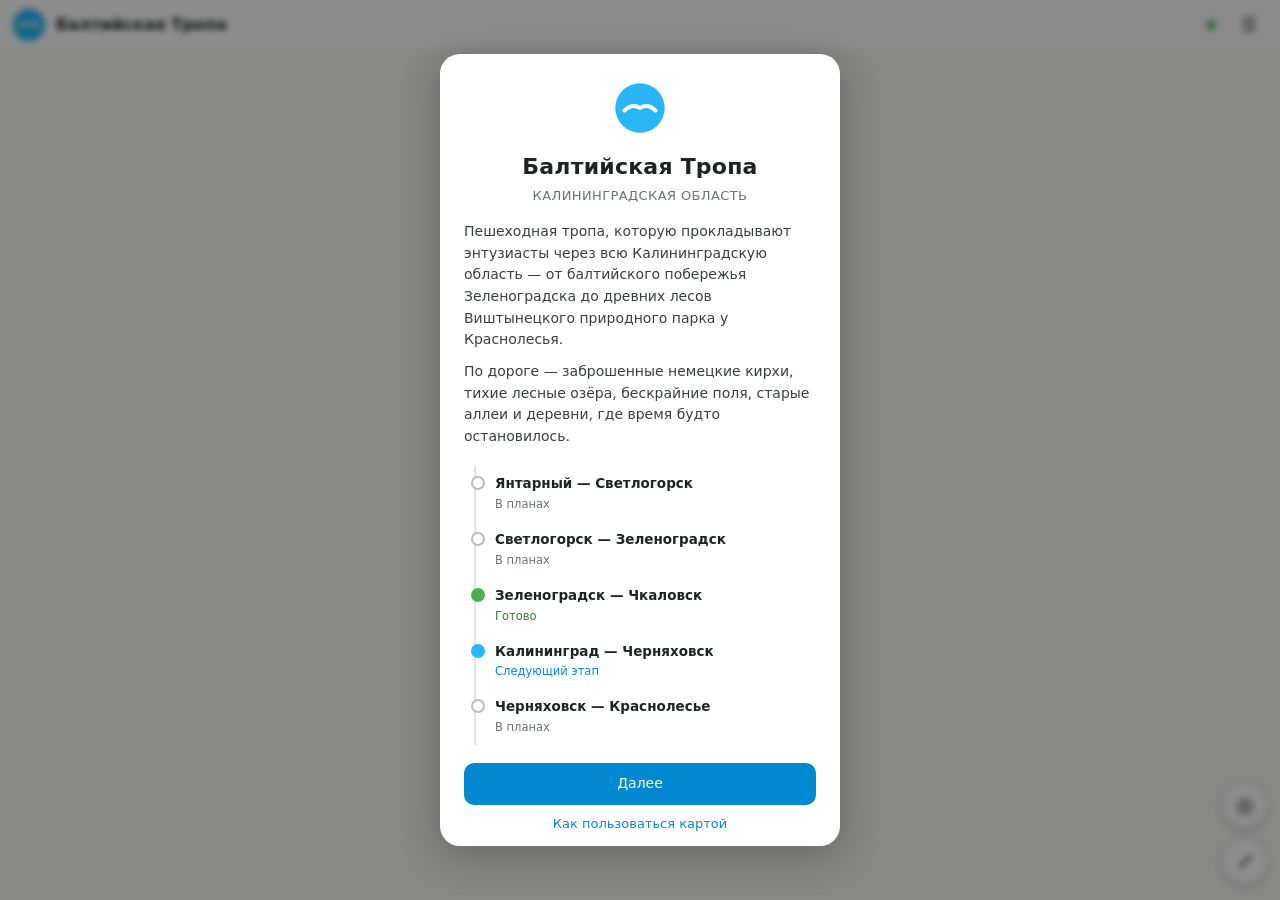
==== index.html @ 2976388f "Initial commit: Baltic Trail PWA - Map with trail track (Zelenogradsk to Chkalovsk) - 7 points of in" ====
<!DOCTYPE html>
<html lang="ru">
<head>
<meta charset="utf-8" />
<meta name="viewport" content="width=device-width, initial-scale=1, viewport-fit=cover, maximum-scale=5" />
<title>Балтийская Тропа — треккинг в Калининградской области</title>
<meta name="description" content="Пешеходный маршрут от Зеленоградска до Краснолесья через всю Калининградскую область. Карта, навигация, офлайн. Заброшенные кирхи, озёра, леса и поля." />
<meta name="keywords" content="треккинг Калининград, пешие походы Калининградская область, хайкинг Калининград, балтийская тропа, пешеходный маршрут Зеленоградск" />
<link rel="canonical" href="https://baltictrail.ru/" />
<meta property="og:title" content="Балтийская Тропа — треккинг в Калининградской области" />
<meta property="og:description" content="Пешеходный маршрут от побережья Балтики до древних лесов. Карта с навигацией, работает офлайн." />
<meta property="og:type" content="website" />
<meta property="og:url" content="https://baltictrail.ru/" />
<meta property="og:locale" content="ru_RU" />
<meta name="theme-color" content="#1b5e20" />
<link rel="manifest" href="manifest.webmanifest" />
<link rel="icon" href="icons/favicon-32.png" sizes="32x32" />
<link rel="apple-touch-icon" href="icons/apple-touch-icon.png" />
<meta name="apple-mobile-web-app-capable" content="yes" />
<meta name="apple-mobile-web-app-status-bar-style" content="black-translucent" />
<meta name="mobile-web-app-capable" content="yes" />
<link rel="stylesheet" href="vendor/leaflet/leaflet.css" />
<link rel="stylesheet" href="css/style.css" />
</head>
<body>
<div id="map" aria-label="Карта тропы"></div>

<!-- Top bar -->
<header id="topbar">
  <div class="logo-group">
    <svg class="logo-icon" viewBox="0 0 40 40" width="34" height="34" aria-hidden="true">
      <circle cx="20" cy="20" r="19" fill="#29b6f6"/>
      <path d="M8 22 Q14 16 20 20 Q26 16 32 22" fill="none" stroke="#fff" stroke-width="3" stroke-linecap="round" stroke-linejoin="round"/>
    </svg>
    <div class="title">
      <strong id="trailName">Балтийская Тропа</strong>
      <span id="trailStats" class="stats"></span>
    </div>
  </div>
  <div class="top-actions">
    <button id="btnInstall" class="chip" hidden>Установить</button>
    <span id="netStatus" class="chip net" title="Состояние сети"></span>
    <button id="btnMenu" class="chip" aria-label="Меню">☰</button>
  </div>
</header>

<!-- Floating map buttons -->
<div id="mapButtons">
  <button id="btnNav" class="mapbtn" title="Навигация по тропе" hidden>🧭</button>
  <button id="btnLocate" class="mapbtn" title="Моё местоположение">◎</button>
  <button id="btnFit" class="mapbtn" title="Показать всю тропу">⤢</button>
  <button id="btnAdd" class="mapbtn primary admin-only" title="Добавить точку">＋</button>
</div>

<!-- Navigation bar -->
<div id="navBar" hidden role="status">
  <div id="navArrow" aria-hidden="true"><svg viewBox="0 0 40 40"><path d="M20 3 L31 33 L20 26 L9 33 Z"/></svg></div>
  <div class="nav-text">
    <div id="navMain">Веду по тропе…</div>
    <div id="navSub" class="nav-sub">—</div>
  </div>
  <button id="navClose" aria-label="Выключить навигацию">✕</button>
</div>

<!-- Recording badge -->
<div id="recBadge" hidden>● Запись трека · <span id="recInfo">0.00 км</span> <button id="btnRecStop">Стоп</button></div>

<!-- Elevation profile -->
<div id="elevWrap" hidden>
  <button id="elevToggle" title="Свернуть/развернуть профиль">⌃</button>
  <svg id="elev" viewBox="0 0 1000 140" preserveAspectRatio="none" aria-label="Профиль высот"></svg>
  <div id="elevTip" hidden></div>
</div>

<!-- Side menu / panel -->
<div id="panelBackdrop" hidden></div>
<aside id="panel" hidden>
  <div class="panel-head">
    <strong>Балтийская Тропа</strong>
    <button id="panelClose" aria-label="Закрыть">✕</button>
  </div>

  <section>
    <h3>Слои карты</h3>
    <label class="row"><input type="radio" name="base" value="osm" checked> Обычная (OSM)</label>
    <label class="row"><input type="radio" name="base" value="topo"> Топографическая</label>
    <label class="row"><input type="checkbox" id="chkPoints" checked> Показывать точки</label>
    <label class="row"><input type="checkbox" id="chkTrack" checked> Показывать трек</label>
  </section>

  <section>
    <h3>Навигация по тропе</h3>
    <p class="hint">Стрелка ведёт по тропе, показывает «осталось / пройдено» и ближайшую точку, вибрирует и предупреждает, если вы отклонились от тропы.</p>
    <button id="btnNavStart" class="btn">🧭 Вести по тропе</button>
  </section>

  <section>
    <h3>Офлайн</h3>
    <p class="hint">Скачайте карту видимой области заранее — в лесу будет работать без интернета.</p>
    <button id="btnCacheArea" class="btn">⬇ Скачать карту этой области</button>
    <div id="cacheProgress" class="hint"></div>
    <button id="btnClearTiles" class="btn ghost">Очистить скачанные тайлы</button>
  </section>

  <section class="admin-only">
    <h3>Разметка тропы · админ</h3>
    <button id="btnRecStart" class="btn">● Записать трек по GPS</button>
    <p class="hint">Идите по тропе с телефоном — приложение запишет трек, потом сохраните его в файл.</p>
    <button id="btnImportGpx" class="btn ghost">Загрузить трек из файла (GPX)</button>
    <input type="file" id="fileGpx" accept=".gpx,application/gpx+xml" hidden>
  </section>

  <section>
    <h3>Точки интереса</h3>
    <div id="poiList" class="poi-list"></div>
    <div class="admin-only">
      <button id="btnExportGeo" class="btn">⬆ Сохранить точки (GeoJSON)</button>
      <button id="btnImportGeo" class="btn ghost">Загрузить точки из файла</button>
      <input type="file" id="fileGeo" accept=".geojson,.json,application/geo+json" hidden>
      <p class="hint">«Сохранить» скачивает файл <code>points.geojson</code> — положите его в папку <code>data/</code>, чтобы точки были у всех по умолчанию.</p>
    </div>
  </section>

  <section>
    <a href="/about" class="btn">🥾 О тропе</a>
    <a href="/help" class="btn">❓ Как пользоваться картой</a>
  </section>

  <section class="admin-only">
    <h3>Режим администратора</h3>
    <p class="hint small">Вы вошли как администратор в этом браузере — можно добавлять и редактировать точки и трек. Данные добавленных точек хранятся в этом браузере; регулярно сохраняйте их в файл.</p>
    <button id="btnAdminLogout" class="btn ghost">Выйти из режима администратора</button>
  </section>
</aside>

<!-- Add / edit point dialog -->
<div id="poiBackdrop" hidden></div>
<div id="poiDialog" hidden role="dialog" aria-modal="true">
  <h3 id="poiDlgTitle">Новая точка</h3>
  <label>Название
    <input type="text" id="poiName" maxlength="80" placeholder="Например: Смотровая на дюну">
  </label>
  <label>Категория
    <select id="poiCat"></select>
  </label>
  <label>Примечание
    <textarea id="poiDesc" rows="4" maxlength="2000" placeholder="Что тут интересного, на что обратить внимание…"></textarea>
  </label>
  <p class="hint" id="poiCoord"></p>
  <div class="dlg-actions">
    <button id="poiDelete" class="btn danger" hidden>Удалить</button>
    <span style="flex:1"></span>
    <button id="poiCancel" class="btn ghost">Отмена</button>
    <button id="poiSave" class="btn primary">Сохранить</button>
  </div>
</div>

<!-- Onboarding (multi-step) -->
<div id="welcomeBackdrop"></div>
<div id="welcomeCard">

  <!-- Step 1: Welcome -->
  <div class="ob-step" id="obStep1">
    <div class="welcome-header">
      <svg viewBox="0 0 40 40" width="52" height="52" aria-hidden="true">
        <circle cx="20" cy="20" r="19" fill="#29b6f6"/>
        <path d="M8 22 Q14 16 20 20 Q26 16 32 22" fill="none" stroke="#fff" stroke-width="3" stroke-linecap="round" stroke-linejoin="round"/>
      </svg>
      <h1>Балтийская Тропа</h1>
      <p class="welcome-sub">Калининградская область</p>
    </div>
    <p class="welcome-text">Пешеходная тропа, которую прокладывают энтузиасты через всю Калининградскую область — от балтийского побережья Зеленоградска до древних лесов Виштынецкого природного парка у Краснолесья.</p>
    <p class="welcome-text">По дороге — заброшенные немецкие кирхи, тихие лесные озёра, бескрайние поля, старые аллеи и деревни, где время будто остановилось.</p>
    <div class="welcome-stages">
      <div class="stage future"><span class="stage-marker"></span><div><strong>Янтарный — Светлогорск</strong><span class="stage-status">В планах</span></div></div>
      <div class="stage future"><span class="stage-marker"></span><div><strong>Светлогорск — Зеленоградск</strong><span class="stage-status">В планах</span></div></div>
      <div class="stage done"><span class="stage-marker"></span><div><strong>Зеленоградск — Чкаловск</strong><span class="stage-status">Готово</span></div></div>
      <div class="stage next"><span class="stage-marker"></span><div><strong>Калининград — Черняховск</strong><span class="stage-status">Следующий этап</span></div></div>
      <div class="stage future"><span class="stage-marker"></span><div><strong>Черняховск — Краснолесье</strong><span class="stage-status">В планах</span></div></div>
    </div>
    <button id="obNext1" class="btn primary">Далее</button>
    <a href="/help" class="welcome-help">Как пользоваться картой</a>
  </div>

  <!-- Step 2: Geolocation -->
  <div class="ob-step hidden" id="obStep2">
    <div class="ob-icon">📍</div>
    <h2 class="ob-title">Разрешите геолокацию</h2>
    <p class="welcome-text">Чтобы показать ваше местоположение на карте и вести по тропе, приложению нужен доступ к GPS.</p>
    <p class="welcome-text ob-hint">Нажмите «Разрешить» в запросе браузера. Без геолокации карта и трек будут работать, но навигация — нет.</p>
    <button id="obGeo" class="btn primary">Включить геолокацию</button>
    <button id="obSkipGeo" class="btn ghost">Пропустить</button>
    <p class="ob-denied hidden" id="obGeoDenied">Геолокация запрещена. Чтобы разрешить позже:<br><strong>iPhone:</strong> аА слева от адреса → Настройки сайта → Геопозиция<br><strong>Android:</strong> замок слева от адреса → Местоположение → Разрешить</p>
  </div>

  <!-- Step 3: Install -->
  <div class="ob-step hidden" id="obStep3">
    <div class="ob-icon">📲</div>
    <h2 class="ob-title">Установите приложение</h2>
    <p class="welcome-text">Балтийская Тропа работает как обычное приложение — без интернета, прямо в лесу. Установите на домашний экран.</p>
    <button id="obInstall" class="btn primary">Установить</button>
    <button id="obSkipInstall" class="btn ghost">Позже</button>
    <p class="ob-install-hint hidden" id="obInstallHint"></p>
  </div>

</div>

<div id="toast" hidden></div>

<script src="vendor/leaflet/leaflet.js"></script>
<script src="js/app.js"></script>
</body>
</html>
---- css/style.css ----
:root{
  --green:#0288d1; --green-d:#0277bd; --accent:#f4511e; --ink:#1d2421;
  --bg:#f6f7f5; --card:#ffffff; --line:#e0e3df; --muted:#6b736d;
  --shadow:0 2px 10px rgba(0,0,0,.18);
  --safe-t:env(safe-area-inset-top,0px); --safe-b:env(safe-area-inset-bottom,0px);
}
*{box-sizing:border-box}
[hidden]{display:none!important}   /* атрибут hidden всегда перекрывает display:flex и т.п. */
html,body{height:100%;margin:0}
body{
  font:15px/1.4 system-ui,-apple-system,"Segoe UI",Roboto,sans-serif;
  color:var(--ink);background:var(--bg);overflow:hidden;
  -webkit-tap-highlight-color:transparent;
}
button{font:inherit;cursor:pointer}
input,select,textarea{font:inherit}

#map{position:fixed;inset:0}

/* Top bar */
#topbar{
  position:fixed;top:0;left:0;right:0;z-index:1000;
  display:flex;align-items:center;justify-content:space-between;
  padding:calc(8px + var(--safe-t)) 12px 8px;
  background:rgba(255,255,255,.97);
  backdrop-filter:blur(8px);
  border-bottom:1px solid var(--line);
}
.logo-group{display:flex;align-items:center;gap:10px;min-width:0;flex:1}
.logo-icon{flex:0 0 34px;height:34px}
#topbar .title{display:flex;flex-direction:column;line-height:1.15;min-width:0}
#topbar .title strong{font-size:16px;font-weight:700;color:var(--ink);white-space:nowrap;overflow:hidden;text-overflow:ellipsis;letter-spacing:.01em}
#topbar .stats{font-size:11px;color:var(--muted);white-space:nowrap;overflow:hidden;text-overflow:ellipsis}
.top-actions{display:flex;gap:6px;align-items:center}
.chip{
  border:1px solid var(--line);background:var(--card);border-radius:999px;
  padding:6px 10px;font-size:13px;line-height:1;color:var(--ink);
  transition:background .15s;
}
.chip:hover,.chip:active{background:#f0f1ef}
.chip.net{font-size:9px;padding:4px;width:26px;height:26px;display:flex;align-items:center;justify-content:center}
.chip.net::after{content:"";width:8px;height:8px;border-radius:50%;background:#4caf50;box-shadow:0 0 5px rgba(76,175,80,.5)}
.chip.net.off::after{background:#ef5350;box-shadow:0 0 5px rgba(239,83,80,.5)}
#btnMenu{font-size:18px;padding:6px 10px}
#btnInstall{font-size:12px;padding:5px 10px;font-weight:500;color:var(--green)}

/* Floating map buttons */
#mapButtons{
  position:fixed;right:12px;bottom:calc(16px + var(--safe-b));z-index:900;
  display:flex;flex-direction:column;gap:10px;
}
.mapbtn{
  width:46px;height:46px;border-radius:50%;border:1px solid var(--line);
  background:var(--card);box-shadow:var(--shadow);font-size:20px;color:var(--ink);
  display:flex;align-items:center;justify-content:center;
}
.mapbtn.primary{background:var(--accent);color:#fff;border-color:transparent;font-size:24px}
.mapbtn.active{background:var(--green);color:#fff;border-color:transparent}

/* Admin-only UI: hidden unless body has .admin */
body:not(.admin) .admin-only{display:none!important}

/* Navigation bar */
#navBar{
  position:fixed;left:10px;right:10px;top:calc(50px + var(--safe-t));z-index:960;
  display:flex;align-items:center;gap:12px;
  background:var(--green);color:#fff;border-radius:14px;padding:9px 11px;box-shadow:var(--shadow);
}
#navBar.off{background:#c62828}
#navArrow{
  flex:0 0 auto;width:42px;height:42px;border-radius:50%;background:rgba(255,255,255,.18);
  display:flex;align-items:center;justify-content:center;transition:transform .25s ease,opacity .2s;
}
#navArrow svg{width:26px;height:26px;fill:#fff}
#navBar .nav-text{flex:1;min-width:0}
#navBar #navMain{font-size:15px;font-weight:600;white-space:nowrap;overflow:hidden;text-overflow:ellipsis}
#navBar .nav-sub{font-size:12px;opacity:.92;white-space:nowrap;overflow:hidden;text-overflow:ellipsis;margin-top:1px}
#navClose{flex:0 0 auto;width:28px;height:28px;border:0;border-radius:8px;background:rgba(255,255,255,.22);color:#fff;font-size:14px;line-height:1}

/* Recording badge */
#recBadge{
  position:fixed;left:50%;transform:translateX(-50%);
  top:calc(52px + var(--safe-t));z-index:950;
  background:var(--accent);color:#fff;border-radius:999px;
  padding:7px 12px;font-size:13px;box-shadow:var(--shadow);display:flex;gap:8px;align-items:center;
}
#recBadge button{background:rgba(255,255,255,.25);border:0;color:#fff;border-radius:999px;padding:3px 9px}

/* Elevation profile */
#elevWrap{
  position:fixed;left:0;right:0;bottom:0;z-index:850;
  background:rgba(255,255,255,.95);backdrop-filter:blur(4px);
  border-top:1px solid var(--line);padding-bottom:var(--safe-b);
}
#elevWrap.collapsed #elev{height:0;padding:0}
#elevWrap.collapsed #elevToggle{transform:rotate(180deg)}
#elev{display:block;width:100%;height:120px;touch-action:none}
#elevToggle{
  position:absolute;right:10px;top:-30px;width:28px;height:28px;border-radius:8px 8px 0 0;
  border:1px solid var(--line);border-bottom:0;background:rgba(255,255,255,.95);font-size:14px;line-height:1;
}
#elevTip{
  position:absolute;transform:translate(-50%,-100%);background:var(--ink);color:#fff;
  font-size:11px;padding:3px 6px;border-radius:5px;white-space:nowrap;pointer-events:none;
}

/* Panel */
#panelBackdrop,#poiBackdrop{position:fixed;inset:0;background:rgba(0,0,0,.35);z-index:1100}
#panel{
  position:fixed;top:0;right:0;bottom:0;width:min(360px,88vw);z-index:1101;
  background:var(--bg);box-shadow:var(--shadow);overflow-y:auto;
  padding:calc(10px + var(--safe-t)) 14px calc(20px + var(--safe-b));
  display:flex;flex-direction:column;gap:6px;
}
.panel-head{display:flex;justify-content:space-between;align-items:center;margin-bottom:6px}
.panel-head button{border:0;background:transparent;font-size:18px;color:var(--muted)}
#panel section{background:var(--card);border:1px solid var(--line);border-radius:12px;padding:12px;margin-bottom:10px}
#panel h3{margin:0 0 8px;font-size:13px;text-transform:uppercase;letter-spacing:.04em;color:var(--muted)}
#panel .row{display:flex;align-items:center;gap:8px;padding:5px 0;font-size:14px}
.btn{
  display:block;width:100%;text-align:center;border:1px solid var(--line);background:var(--card);
  border-radius:10px;padding:10px;margin-top:8px;color:var(--ink);font-size:14px;
}
a.btn{text-decoration:none}
.btn.primary{background:var(--green);color:#fff;border-color:transparent}
.btn.ghost{background:transparent}
.btn.danger{background:#c62828;color:#fff;border-color:transparent;width:auto;padding:10px 14px}
.btn.recording{background:var(--accent);color:#fff;border-color:transparent}
.hint{font-size:12px;color:var(--muted);margin:6px 0 0}
.hint.small{font-size:11px}
.hint code,p code{background:#eef0ec;border-radius:4px;padding:1px 4px;font-size:11.5px}

/* POI list in panel */
.poi-list{display:flex;flex-direction:column;gap:4px;max-height:230px;overflow:auto;margin-bottom:4px}
.poi-item{display:flex;align-items:center;gap:8px;padding:7px 6px;border-radius:8px;background:var(--bg);cursor:pointer}
.poi-item:hover{background:#eef0ec}
.poi-item .ic{width:22px;text-align:center;font-size:15px;flex:0 0 auto}
.poi-item .nm{flex:1;min-width:0;white-space:nowrap;overflow:hidden;text-overflow:ellipsis;font-size:13.5px}
.poi-item .cat{font-size:10.5px;color:var(--muted)}
.poi-empty{font-size:12.5px;color:var(--muted);padding:6px}

/* POI dialog */
#poiDialog{
  position:fixed;left:50%;top:50%;transform:translate(-50%,-50%);z-index:1102;
  width:min(420px,92vw);max-height:90vh;overflow:auto;background:var(--card);
  border-radius:14px;box-shadow:var(--shadow);padding:16px;
}
#poiDialog h3{margin:0 0 10px;font-size:16px}
#poiDialog label{display:block;font-size:12px;color:var(--muted);margin-top:10px}
#poiDialog input[type=text],#poiDialog select,#poiDialog textarea{
  width:100%;margin-top:4px;padding:9px 10px;border:1px solid var(--line);border-radius:9px;
  background:#fff;color:var(--ink);
}
#poiDialog textarea{resize:vertical}
.dlg-actions{display:flex;align-items:center;gap:8px;margin-top:14px}
.dlg-actions .btn{width:auto;margin-top:0;padding:9px 14px}

/* Leaflet POI markers (divIcon) */
.poi-pin{
  width:28px;height:28px;border-radius:50% 50% 50% 0;transform:rotate(-45deg);
  background:var(--accent);border:2px solid #fff;box-shadow:0 1px 4px rgba(0,0,0,.4);
  display:flex;align-items:center;justify-content:center;
}
.poi-pin > span{transform:rotate(45deg);font-size:14px;line-height:1}
.poi-pin.add-preview{opacity:.6}
.me-wrap{position:relative;width:34px;height:34px;display:flex;align-items:center;justify-content:center}
.me-dot{
  width:16px;height:16px;border-radius:50%;background:#1976d2;border:3px solid #fff;
  box-shadow:0 0 0 2px rgba(25,118,210,.4);position:relative;z-index:1;
}
.me-head{position:absolute;left:0;top:0;width:34px;height:34px;transition:transform .2s ease;pointer-events:none}
.me-head::before{
  content:"";position:absolute;left:50%;top:-1px;transform:translateX(-50%);
  border-left:8px solid transparent;border-right:8px solid transparent;border-bottom:13px solid #1976d2;
  filter:drop-shadow(0 1px 1px rgba(255,255,255,.9));
}
.leaflet-popup-content{font-size:13.5px;line-height:1.45;margin:10px 12px}
.leaflet-popup-content h4{margin:0 0 4px;font-size:14.5px}
.leaflet-popup-content .pcat{font-size:11px;color:var(--muted);text-transform:uppercase;letter-spacing:.03em}
.leaflet-popup-content .pact{margin-top:8px;display:flex;gap:8px}
.leaflet-popup-content .pact button{border:1px solid var(--line);background:#fff;border-radius:7px;padding:4px 9px;font-size:12px}
.leaflet-popup-content .pact .del{color:#c62828;border-color:#f0c8c8}

/* Toast */
#toast{
  position:fixed;left:50%;bottom:calc(78px + var(--safe-b));transform:translateX(-50%);z-index:1200;
  background:var(--ink);color:#fff;padding:9px 14px;border-radius:10px;font-size:13px;max-width:88vw;text-align:center;
  box-shadow:var(--shadow);
}

/* Welcome card */
#welcomeBackdrop{position:fixed;inset:0;background:rgba(0,0,0,.45);z-index:2000;backdrop-filter:blur(3px)}
#welcomeBackdrop.hidden,#welcomeCard.hidden{display:none}
#welcomeCard{
  position:fixed;left:50%;top:50%;transform:translate(-50%,-50%);z-index:2001;
  width:min(400px,90vw);max-height:88vh;overflow-y:auto;
  background:#fff;border-radius:20px;box-shadow:0 8px 40px rgba(0,0,0,.25);
  padding:28px 24px 20px;text-align:center;
}
.welcome-header{margin-bottom:16px}
.welcome-header h1{margin:12px 0 0;font-size:22px;color:var(--ink);letter-spacing:.01em}
.welcome-sub{margin:4px 0 0;font-size:13px;color:var(--muted);letter-spacing:.03em;text-transform:uppercase}
.welcome-text{font-size:14px;line-height:1.55;color:#3a3f3c;text-align:left;margin:10px 0}
.welcome-stages{
  text-align:left;margin:18px 0;padding:0 4px;
  border-left:2px solid var(--line);margin-left:10px;
}
.stage{display:flex;align-items:flex-start;gap:10px;padding:8px 0;position:relative}
.stage-marker{
  flex:0 0 14px;width:14px;height:14px;border-radius:50%;
  border:2px solid var(--line);background:#fff;margin-left:-9px;margin-top:2px;
}
.stage.done .stage-marker{background:#4caf50;border-color:#4caf50}
.stage.next .stage-marker{background:#29b6f6;border-color:#29b6f6}
.stage.future .stage-marker{background:#fff;border-color:#bdbdbd}
.stage strong{font-size:13.5px;display:block;color:var(--ink)}
.stage-status{font-size:11.5px;color:var(--muted)}
.stage.done .stage-status{color:#2e7d32}
.stage.next .stage-status{color:#0288d1}
#welcomeStart{margin-top:16px;font-size:15px;padding:12px;border-radius:12px}
.ob-step.hidden{display:none}
.ob-icon{font-size:40px;text-align:center;margin-bottom:8px}
.ob-title{font-size:18px;text-align:center;margin:0 0 10px}
.ob-hint{font-size:13px;color:var(--muted)}
.ob-denied{font-size:12px;color:#c62828;margin-top:10px;line-height:1.5;text-align:left}
.ob-install-hint{font-size:12px;color:var(--muted);margin-top:10px;line-height:1.5;text-align:left}
.welcome-help{display:block;margin-top:10px;font-size:13px;color:#0288d1;text-decoration:none}
.welcome-help:hover{text-decoration:underline}
.welcome-check{display:flex;align-items:center;justify-content:center;gap:6px;font-size:12px;color:var(--muted);margin-top:10px;cursor:pointer}

@media (max-width:480px){
  #topbar .title strong{font-size:14px}
  .logo-icon{width:30px;height:30px;flex:0 0 30px}
}
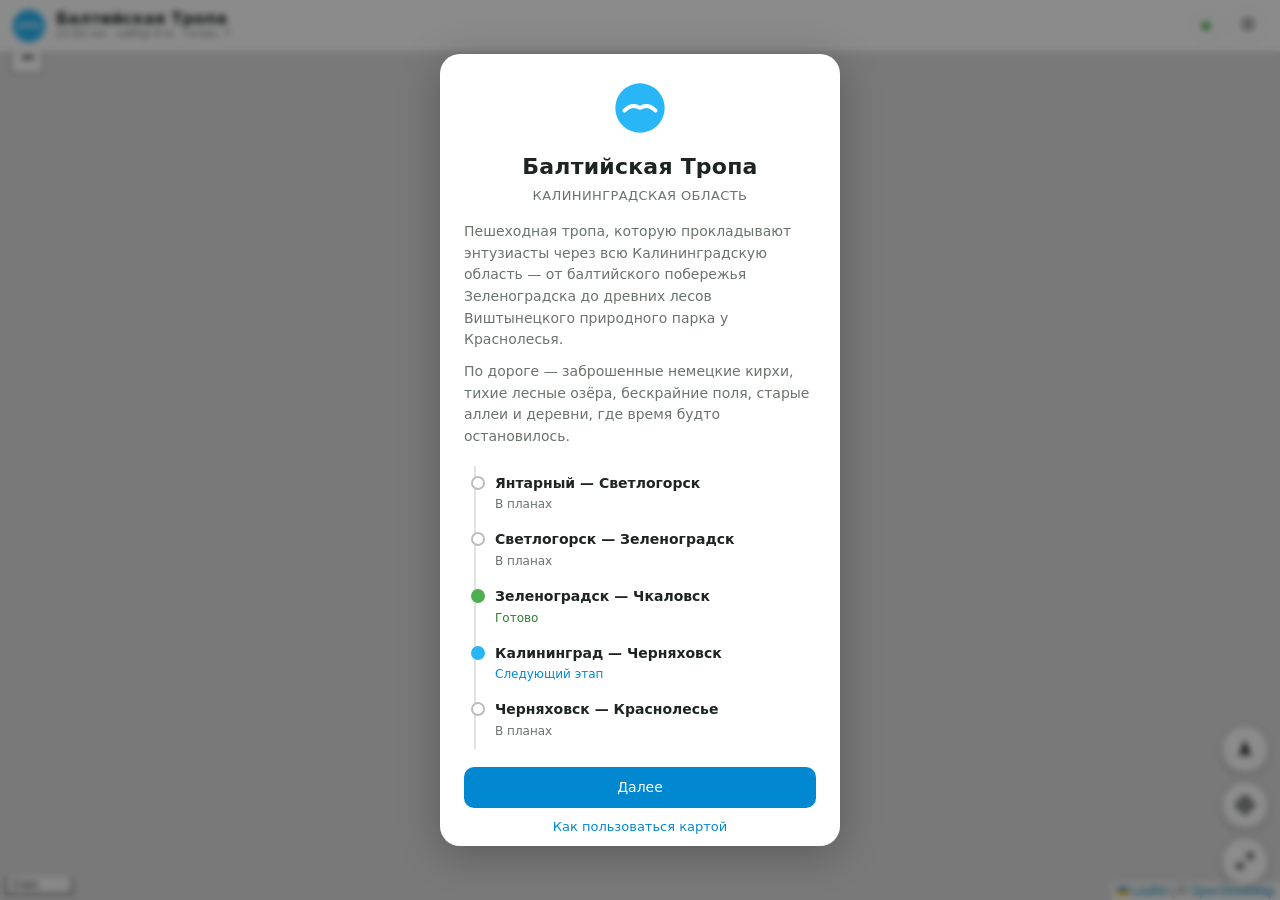
==== commit 0d178072: "UI overhaul: PWA icons, SVG buttons, dark theme, theme toggle, fixes - New square PWA icons (gradien" ====
--- a/index.html
+++ b/index.html
@@ -12,26 +12,37 @@
 <meta property="og:type" content="website" />
 <meta property="og:url" content="https://baltictrail.ru/" />
 <meta property="og:locale" content="ru_RU" />
-<meta name="theme-color" content="#1b5e20" />
+<meta property="og:image" content="https://baltictrail.ru/icons/og-image.png" />
+<meta property="og:image:width" content="1200" />
+<meta property="og:image:height" content="630" />
+<meta name="theme-color" content="#29b6f6" />
+<meta name="yandex-verification" content="be7432807bb813d8" />
+<meta name="google-site-verification" content="zRHGNA8It7Zv-fv_snsVBXYQUcadzlTk3pLesAEO-Ts" />
 <link rel="manifest" href="manifest.webmanifest" />
 <link rel="icon" href="icons/favicon-32.png" sizes="32x32" />
 <link rel="apple-touch-icon" href="icons/apple-touch-icon.png" />
 <meta name="apple-mobile-web-app-capable" content="yes" />
 <meta name="apple-mobile-web-app-status-bar-style" content="black-translucent" />
 <meta name="mobile-web-app-capable" content="yes" />
+<script>!function(){var t=localStorage.getItem('tropa.theme');if(t==='dark'||t==='light')document.documentElement.setAttribute('data-theme',t)}()</script>
 <link rel="stylesheet" href="vendor/leaflet/leaflet.css" />
 <link rel="stylesheet" href="css/style.css" />
 </head>
 <body>
+<!-- Shared SVG symbols -->
+<svg xmlns="http://www.w3.org/2000/svg" style="display:none">
+  <symbol id="icon-logo" viewBox="0 0 40 40">
+    <circle cx="20" cy="20" r="19" fill="#29b6f6"/>
+    <path d="M8 22 Q14 16 20 20 Q26 16 32 22" fill="none" stroke="#fff" stroke-width="3" stroke-linecap="round" stroke-linejoin="round"/>
+  </symbol>
+</svg>
+
 <div id="map" aria-label="Карта тропы"></div>
 
 <!-- Top bar -->
 <header id="topbar">
   <div class="logo-group">
-    <svg class="logo-icon" viewBox="0 0 40 40" width="34" height="34" aria-hidden="true">
-      <circle cx="20" cy="20" r="19" fill="#29b6f6"/>
-      <path d="M8 22 Q14 16 20 20 Q26 16 32 22" fill="none" stroke="#fff" stroke-width="3" stroke-linecap="round" stroke-linejoin="round"/>
-    </svg>
+    <svg class="logo-icon" width="34" height="34" aria-hidden="true"><use href="#icon-logo"/></svg>
     <div class="title">
       <strong id="trailName">Балтийская Тропа</strong>
       <span id="trailStats" class="stats"></span>
@@ -40,16 +51,16 @@
   <div class="top-actions">
     <button id="btnInstall" class="chip" hidden>Установить</button>
     <span id="netStatus" class="chip net" title="Состояние сети"></span>
-    <button id="btnMenu" class="chip" aria-label="Меню">☰</button>
+    <button id="btnMenu" class="chip" aria-label="Меню"><svg viewBox="0 0 24 24"><line x1="4" y1="6" x2="20" y2="6"/><line x1="4" y1="12" x2="20" y2="12"/><line x1="4" y1="18" x2="20" y2="18"/></svg></button>
   </div>
 </header>
 
 <!-- Floating map buttons -->
 <div id="mapButtons">
-  <button id="btnNav" class="mapbtn" title="Навигация по тропе" hidden>🧭</button>
-  <button id="btnLocate" class="mapbtn" title="Моё местоположение">◎</button>
-  <button id="btnFit" class="mapbtn" title="Показать всю тропу">⤢</button>
-  <button id="btnAdd" class="mapbtn primary admin-only" title="Добавить точку">＋</button>
+  <button id="btnNav" class="mapbtn" title="Навигация по тропе" hidden><svg viewBox="0 0 24 24"><polygon points="12,2 19,21 12,17 5,21" fill="currentColor" stroke="none"/></svg></button>
+  <button id="btnLocate" class="mapbtn" title="Моё местоположение"><svg viewBox="0 0 24 24"><circle cx="12" cy="12" r="3"/><line x1="12" y1="2" x2="12" y2="6"/><line x1="12" y1="18" x2="12" y2="22"/><line x1="2" y1="12" x2="6" y2="12"/><line x1="18" y1="12" x2="22" y2="12"/><circle cx="12" cy="12" r="8" fill="none"/></svg></button>
+  <button id="btnFit" class="mapbtn" title="Показать всю тропу"><svg viewBox="0 0 24 24"><polyline points="4,14 4,20 10,20"/><polyline points="20,10 20,4 14,4"/><line x1="14" y1="10" x2="20" y2="4"/><line x1="4" y1="20" x2="10" y2="14"/></svg></button>
+  <button id="btnAdd" class="mapbtn primary admin-only" title="Добавить точку"><svg viewBox="0 0 24 24" stroke-width="2.5"><line x1="12" y1="5" x2="12" y2="19"/><line x1="5" y1="12" x2="19" y2="12"/></svg></button>
 </div>
 
 <!-- Navigation bar -->
@@ -59,7 +70,7 @@
     <div id="navMain">Веду по тропе…</div>
     <div id="navSub" class="nav-sub">—</div>
   </div>
-  <button id="navClose" aria-label="Выключить навигацию">✕</button>
+  <button id="navClose" aria-label="Выключить навигацию"><svg viewBox="0 0 24 24"><line x1="6" y1="6" x2="18" y2="18"/><line x1="18" y1="6" x2="6" y2="18"/></svg></button>
 </div>
 
 <!-- Recording badge -->
@@ -77,8 +88,17 @@
 <aside id="panel" hidden>
   <div class="panel-head">
     <strong>Балтийская Тропа</strong>
-    <button id="panelClose" aria-label="Закрыть">✕</button>
-  </div>
+    <button id="panelClose" aria-label="Закрыть"><svg viewBox="0 0 24 24" width="18" height="18" stroke="currentColor" fill="none" stroke-width="2" stroke-linecap="round"><line x1="6" y1="6" x2="18" y2="18"/><line x1="18" y1="6" x2="6" y2="18"/></svg></button>
+  </div>
+
+  <section>
+    <h3>Оформление</h3>
+    <div class="theme-row">
+      <button class="theme-btn" data-theme="auto" title="Как в системе">Авто</button>
+      <button class="theme-btn" data-theme="light" title="Светлая тема">Светлая</button>
+      <button class="theme-btn" data-theme="dark" title="Тёмная тема">Тёмная</button>
+    </div>
+  </section>
 
   <section>
     <h3>Слои карты</h3>
@@ -122,8 +142,8 @@
   </section>
 
   <section>
-    <a href="/about" class="btn">🥾 О тропе</a>
-    <a href="/help" class="btn">❓ Как пользоваться картой</a>
+    <a href="/about.html" class="btn">🥾 О тропе</a>
+    <a href="/help.html" class="btn">❓ Как пользоваться картой</a>
   </section>
 
   <section class="admin-only">
@@ -156,16 +176,13 @@
 </div>
 
 <!-- Onboarding (multi-step) -->
-<div id="welcomeBackdrop"></div>
-<div id="welcomeCard">
+<div id="welcomeBackdrop" class="hidden"></div>
+<div id="welcomeCard" class="hidden">
 
   <!-- Step 1: Welcome -->
   <div class="ob-step" id="obStep1">
     <div class="welcome-header">
-      <svg viewBox="0 0 40 40" width="52" height="52" aria-hidden="true">
-        <circle cx="20" cy="20" r="19" fill="#29b6f6"/>
-        <path d="M8 22 Q14 16 20 20 Q26 16 32 22" fill="none" stroke="#fff" stroke-width="3" stroke-linecap="round" stroke-linejoin="round"/>
-      </svg>
+      <svg width="52" height="52" aria-hidden="true"><use href="#icon-logo"/></svg>
       <h1>Балтийская Тропа</h1>
       <p class="welcome-sub">Калининградская область</p>
     </div>
@@ -179,7 +196,7 @@
       <div class="stage future"><span class="stage-marker"></span><div><strong>Черняховск — Краснолесье</strong><span class="stage-status">В планах</span></div></div>
     </div>
     <button id="obNext1" class="btn primary">Далее</button>
-    <a href="/help" class="welcome-help">Как пользоваться картой</a>
+    <a href="/help.html" class="welcome-help">Как пользоваться картой</a>
   </div>
 
   <!-- Step 2: Geolocation -->
@@ -204,9 +221,22 @@
   </div>
 
 </div>
+<script>if(!localStorage.getItem('tropa.onboarded')){document.getElementById('welcomeBackdrop').classList.remove('hidden');document.getElementById('welcomeCard').classList.remove('hidden');}</script>
 
 <div id="toast" hidden></div>
 
+<!-- Yandex.Metrika counter -->
+<script type="text/javascript">
+    (function(m,e,t,r,i,k,a){
+        m[i]=m[i]||function(){(m[i].a=m[i].a||[]).push(arguments)};
+        m[i].l=1*new Date();
+        for (var j = 0; j < document.scripts.length; j++) {if (document.scripts[j].src === r) { return; }}
+        k=e.createElement(t),a=e.getElementsByTagName(t)[0],k.async=1,k.src=r,a.parentNode.insertBefore(k,a)
+    })(window, document,'script','https://mc.yandex.ru/metrika/tag.js?id=109272838', 'ym');
+    ym(109272838, 'init', {ssr:true, webvisor:true, clickmap:true, ecommerce:"dataLayer", referrer: document.referrer, url: location.href, accurateTrackBounce:true, trackLinks:true});
+</script>
+<noscript><div><img src="https://mc.yandex.ru/watch/109272838" style="position:absolute; left:-9999px;" alt="" /></div></noscript>
+<!-- /Yandex.Metrika counter -->
 <script src="vendor/leaflet/leaflet.js"></script>
 <script src="js/app.js"></script>
 </body>
--- a/vendor/leaflet/leaflet.css
+++ b/vendor/leaflet/leaflet.css
@@ -0,0 +1,661 @@
+/* required styles */
+
+.leaflet-pane,
+.leaflet-tile,
+.leaflet-marker-icon,
+.leaflet-marker-shadow,
+.leaflet-tile-container,
+.leaflet-pane > svg,
+.leaflet-pane > canvas,
+.leaflet-zoom-box,
+.leaflet-image-layer,
+.leaflet-layer {
+	position: absolute;
+	left: 0;
+	top: 0;
+	}
+.leaflet-container {
+	overflow: hidden;
+	}
+.leaflet-tile,
+.leaflet-marker-icon,
+.leaflet-marker-shadow {
+	-webkit-user-select: none;
+	   -moz-user-select: none;
+	        user-select: none;
+	  -webkit-user-drag: none;
+	}
+/* Prevents IE11 from highlighting tiles in blue */
+.leaflet-tile::selection {
+	background: transparent;
+}
+/* Safari renders non-retina tile on retina better with this, but Chrome is worse */
+.leaflet-safari .leaflet-tile {
+	image-rendering: -webkit-optimize-contrast;
+	}
+/* hack that prevents hw layers "stretching" when loading new tiles */
+.leaflet-safari .leaflet-tile-container {
+	width: 1600px;
+	height: 1600px;
+	-webkit-transform-origin: 0 0;
+	}
+.leaflet-marker-icon,
+.leaflet-marker-shadow {
+	display: block;
+	}
+/* .leaflet-container svg: reset svg max-width decleration shipped in Joomla! (joomla.org) 3.x */
+/* .leaflet-container img: map is broken in FF if you have max-width: 100% on tiles */
+.leaflet-container .leaflet-overlay-pane svg {
+	max-width: none !important;
+	max-height: none !important;
+	}
+.leaflet-container .leaflet-marker-pane img,
+.leaflet-container .leaflet-shadow-pane img,
+.leaflet-container .leaflet-tile-pane img,
+.leaflet-container img.leaflet-image-layer,
+.leaflet-container .leaflet-tile {
+	max-width: none !important;
+	max-height: none !important;
+	width: auto;
+	padding: 0;
+	}
+
+.leaflet-container img.leaflet-tile {
+	/* See: https://bugs.chromium.org/p/chromium/issues/detail?id=600120 */
+	mix-blend-mode: plus-lighter;
+}
+
+.leaflet-container.leaflet-touch-zoom {
+	-ms-touch-action: pan-x pan-y;
+	touch-action: pan-x pan-y;
+	}
+.leaflet-container.leaflet-touch-drag {
+	-ms-touch-action: pinch-zoom;
+	/* Fallback for FF which doesn't support pinch-zoom */
+	touch-action: none;
+	touch-action: pinch-zoom;
+}
+.leaflet-container.leaflet-touch-drag.leaflet-touch-zoom {
+	-ms-touch-action: none;
+	touch-action: none;
+}
+.leaflet-container {
+	-webkit-tap-highlight-color: transparent;
+}
+.leaflet-container a {
+	-webkit-tap-highlight-color: rgba(51, 181, 229, 0.4);
+}
+.leaflet-tile {
+	filter: inherit;
+	visibility: hidden;
+	}
+.leaflet-tile-loaded {
+	visibility: inherit;
+	}
+.leaflet-zoom-box {
+	width: 0;
+	height: 0;
+	-moz-box-sizing: border-box;
+	     box-sizing: border-box;
+	z-index: 800;
+	}
+/* workaround for https://bugzilla.mozilla.org/show_bug.cgi?id=888319 */
+.leaflet-overlay-pane svg {
+	-moz-user-select: none;
+	}
+
+.leaflet-pane         { z-index: 400; }
+
+.leaflet-tile-pane    { z-index: 200; }
+.leaflet-overlay-pane { z-index: 400; }
+.leaflet-shadow-pane  { z-index: 500; }
+.leaflet-marker-pane  { z-index: 600; }
+.leaflet-tooltip-pane   { z-index: 650; }
+.leaflet-popup-pane   { z-index: 700; }
+
+.leaflet-map-pane canvas { z-index: 100; }
+.leaflet-map-pane svg    { z-index: 200; }
+
+.leaflet-vml-shape {
+	width: 1px;
+	height: 1px;
+	}
+.lvml {
+	behavior: url(#default#VML);
+	display: inline-block;
+	position: absolute;
+	}
+
+
+/* control positioning */
+
+.leaflet-control {
+	position: relative;
+	z-index: 800;
+	pointer-events: visiblePainted; /* IE 9-10 doesn't have auto */
+	pointer-events: auto;
+	}
+.leaflet-top,
+.leaflet-bottom {
+	position: absolute;
+	z-index: 1000;
+	pointer-events: none;
+	}
+.leaflet-top {
+	top: 0;
+	}
+.leaflet-right {
+	right: 0;
+	}
+.leaflet-bottom {
+	bottom: 0;
+	}
+.leaflet-left {
+	left: 0;
+	}
+.leaflet-control {
+	float: left;
+	clear: both;
+	}
+.leaflet-right .leaflet-control {
+	float: right;
+	}
+.leaflet-top .leaflet-control {
+	margin-top: 10px;
+	}
+.leaflet-bottom .leaflet-control {
+	margin-bottom: 10px;
+	}
+.leaflet-left .leaflet-control {
+	margin-left: 10px;
+	}
+.leaflet-right .leaflet-control {
+	margin-right: 10px;
+	}
+
+
+/* zoom and fade animations */
+
+.leaflet-fade-anim .leaflet-popup {
+	opacity: 0;
+	-webkit-transition: opacity 0.2s linear;
+	   -moz-transition: opacity 0.2s linear;
+	        transition: opacity 0.2s linear;
+	}
+.leaflet-fade-anim .leaflet-map-pane .leaflet-popup {
+	opacity: 1;
+	}
+.leaflet-zoom-animated {
+	-webkit-transform-origin: 0 0;
+	    -ms-transform-origin: 0 0;
+	        transform-origin: 0 0;
+	}
+svg.leaflet-zoom-animated {
+	will-change: transform;
+}
+
+.leaflet-zoom-anim .leaflet-zoom-animated {
+	-webkit-transition: -webkit-transform 0.25s cubic-bezier(0,0,0.25,1);
+	   -moz-transition:    -moz-transform 0.25s cubic-bezier(0,0,0.25,1);
+	        transition:         transform 0.25s cubic-bezier(0,0,0.25,1);
+	}
+.leaflet-zoom-anim .leaflet-tile,
+.leaflet-pan-anim .leaflet-tile {
+	-webkit-transition: none;
+	   -moz-transition: none;
+	        transition: none;
+	}
+
+.leaflet-zoom-anim .leaflet-zoom-hide {
+	visibility: hidden;
+	}
+
+
+/* cursors */
+
+.leaflet-interactive {
+	cursor: pointer;
+	}
+.leaflet-grab {
+	cursor: -webkit-grab;
+	cursor:    -moz-grab;
+	cursor:         grab;
+	}
+.leaflet-crosshair,
+.leaflet-crosshair .leaflet-interactive {
+	cursor: crosshair;
+	}
+.leaflet-popup-pane,
+.leaflet-control {
+	cursor: auto;
+	}
+.leaflet-dragging .leaflet-grab,
+.leaflet-dragging .leaflet-grab .leaflet-interactive,
+.leaflet-dragging .leaflet-marker-draggable {
+	cursor: move;
+	cursor: -webkit-grabbing;
+	cursor:    -moz-grabbing;
+	cursor:         grabbing;
+	}
+
+/* marker & overlays interactivity */
+.leaflet-marker-icon,
+.leaflet-marker-shadow,
+.leaflet-image-layer,
+.leaflet-pane > svg path,
+.leaflet-tile-container {
+	pointer-events: none;
+	}
+
+.leaflet-marker-icon.leaflet-interactive,
+.leaflet-image-layer.leaflet-interactive,
+.leaflet-pane > svg path.leaflet-interactive,
+svg.leaflet-image-layer.leaflet-interactive path {
+	pointer-events: visiblePainted; /* IE 9-10 doesn't have auto */
+	pointer-events: auto;
+	}
+
+/* visual tweaks */
+
+.leaflet-container {
+	background: #ddd;
+	outline-offset: 1px;
+	}
+.leaflet-container a {
+	color: #0078A8;
+	}
+.leaflet-zoom-box {
+	border: 2px dotted #38f;
+	background: rgba(255,255,255,0.5);
+	}
+
+
+/* general typography */
+.leaflet-container {
+	font-family: "Helvetica Neue", Arial, Helvetica, sans-serif;
+	font-size: 12px;
+	font-size: 0.75rem;
+	line-height: 1.5;
+	}
+
+
+/* general toolbar styles */
+
+.leaflet-bar {
+	box-shadow: 0 1px 5px rgba(0,0,0,0.65);
+	border-radius: 4px;
+	}
+.leaflet-bar a {
+	background-color: #fff;
+	border-bottom: 1px solid #ccc;
+	width: 26px;
+	height: 26px;
+	line-height: 26px;
+	display: block;
+	text-align: center;
+	text-decoration: none;
+	color: black;
+	}
+.leaflet-bar a,
+.leaflet-control-layers-toggle {
+	background-position: 50% 50%;
+	background-repeat: no-repeat;
+	display: block;
+	}
+.leaflet-bar a:hover,
+.leaflet-bar a:focus {
+	background-color: #f4f4f4;
+	}
+.leaflet-bar a:first-child {
+	border-top-left-radius: 4px;
+	border-top-right-radius: 4px;
+	}
+.leaflet-bar a:last-child {
+	border-bottom-left-radius: 4px;
+	border-bottom-right-radius: 4px;
+	border-bottom: none;
+	}
+.leaflet-bar a.leaflet-disabled {
+	cursor: default;
+	background-color: #f4f4f4;
+	color: #bbb;
+	}
+
+.leaflet-touch .leaflet-bar a {
+	width: 30px;
+	height: 30px;
+	line-height: 30px;
+	}
+.leaflet-touch .leaflet-bar a:first-child {
+	border-top-left-radius: 2px;
+	border-top-right-radius: 2px;
+	}
+.leaflet-touch .leaflet-bar a:last-child {
+	border-bottom-left-radius: 2px;
+	border-bottom-right-radius: 2px;
+	}
+
+/* zoom control */
+
+.leaflet-control-zoom-in,
+.leaflet-control-zoom-out {
+	font: bold 18px 'Lucida Console', Monaco, monospace;
+	text-indent: 1px;
+	}
+
+.leaflet-touch .leaflet-control-zoom-in, .leaflet-touch .leaflet-control-zoom-out  {
+	font-size: 22px;
+	}
+
+
+/* layers control */
+
+.leaflet-control-layers {
+	box-shadow: 0 1px 5px rgba(0,0,0,0.4);
+	background: #fff;
+	border-radius: 5px;
+	}
+.leaflet-control-layers-toggle {
+	background-image: url(images/layers.png);
+	width: 36px;
+	height: 36px;
+	}
+.leaflet-retina .leaflet-control-layers-toggle {
+	background-image: url(images/layers-2x.png);
+	background-size: 26px 26px;
+	}
+.leaflet-touch .leaflet-control-layers-toggle {
+	width: 44px;
+	height: 44px;
+	}
+.leaflet-control-layers .leaflet-control-layers-list,
+.leaflet-control-layers-expanded .leaflet-control-layers-toggle {
+	display: none;
+	}
+.leaflet-control-layers-expanded .leaflet-control-layers-list {
+	display: block;
+	position: relative;
+	}
+.leaflet-control-layers-expanded {
+	padding: 6px 10px 6px 6px;
+	color: #333;
+	background: #fff;
+	}
+.leaflet-control-layers-scrollbar {
+	overflow-y: scroll;
+	overflow-x: hidden;
+	padding-right: 5px;
+	}
+.leaflet-control-layers-selector {
+	margin-top: 2px;
+	position: relative;
+	top: 1px;
+	}
+.leaflet-control-layers label {
+	display: block;
+	font-size: 13px;
+	font-size: 1.08333em;
+	}
+.leaflet-control-layers-separator {
+	height: 0;
+	border-top: 1px solid #ddd;
+	margin: 5px -10px 5px -6px;
+	}
+
+/* Default icon URLs */
+.leaflet-default-icon-path { /* used only in path-guessing heuristic, see L.Icon.Default */
+	background-image: url(images/marker-icon.png);
+	}
+
+
+/* attribution and scale controls */
+
+.leaflet-container .leaflet-control-attribution {
+	background: #fff;
+	background: rgba(255, 255, 255, 0.8);
+	margin: 0;
+	}
+.leaflet-control-attribution,
+.leaflet-control-scale-line {
+	padding: 0 5px;
+	color: #333;
+	line-height: 1.4;
+	}
+.leaflet-control-attribution a {
+	text-decoration: none;
+	}
+.leaflet-control-attribution a:hover,
+.leaflet-control-attribution a:focus {
+	text-decoration: underline;
+	}
+.leaflet-attribution-flag {
+	display: inline !important;
+	vertical-align: baseline !important;
+	width: 1em;
+	height: 0.6669em;
+	}
+.leaflet-left .leaflet-control-scale {
+	margin-left: 5px;
+	}
+.leaflet-bottom .leaflet-control-scale {
+	margin-bottom: 5px;
+	}
+.leaflet-control-scale-line {
+	border: 2px solid #777;
+	border-top: none;
+	line-height: 1.1;
+	padding: 2px 5px 1px;
+	white-space: nowrap;
+	-moz-box-sizing: border-box;
+	     box-sizing: border-box;
+	background: rgba(255, 255, 255, 0.8);
+	text-shadow: 1px 1px #fff;
+	}
+.leaflet-control-scale-line:not(:first-child) {
+	border-top: 2px solid #777;
+	border-bottom: none;
+	margin-top: -2px;
+	}
+.leaflet-control-scale-line:not(:first-child):not(:last-child) {
+	border-bottom: 2px solid #777;
+	}
+
+.leaflet-touch .leaflet-control-attribution,
+.leaflet-touch .leaflet-control-layers,
+.leaflet-touch .leaflet-bar {
+	box-shadow: none;
+	}
+.leaflet-touch .leaflet-control-layers,
+.leaflet-touch .leaflet-bar {
+	border: 2px solid rgba(0,0,0,0.2);
+	background-clip: padding-box;
+	}
+
+
+/* popup */
+
+.leaflet-popup {
+	position: absolute;
+	text-align: center;
+	margin-bottom: 20px;
+	}
+.leaflet-popup-content-wrapper {
+	padding: 1px;
+	text-align: left;
+	border-radius: 12px;
+	}
+.leaflet-popup-content {
+	margin: 13px 24px 13px 20px;
+	line-height: 1.3;
+	font-size: 13px;
+	font-size: 1.08333em;
+	min-height: 1px;
+	}
+.leaflet-popup-content p {
+	margin: 17px 0;
+	margin: 1.3em 0;
+	}
+.leaflet-popup-tip-container {
+	width: 40px;
+	height: 20px;
+	position: absolute;
+	left: 50%;
+	margin-top: -1px;
+	margin-left: -20px;
+	overflow: hidden;
+	pointer-events: none;
+	}
+.leaflet-popup-tip {
+	width: 17px;
+	height: 17px;
+	padding: 1px;
+
+	margin: -10px auto 0;
+	pointer-events: auto;
+
+	-webkit-transform: rotate(45deg);
+	   -moz-transform: rotate(45deg);
+	    -ms-transform: rotate(45deg);
+	        transform: rotate(45deg);
+	}
+.leaflet-popup-content-wrapper,
+.leaflet-popup-tip {
+	background: white;
+	color: #333;
+	box-shadow: 0 3px 14px rgba(0,0,0,0.4);
+	}
+.leaflet-container a.leaflet-popup-close-button {
+	position: absolute;
+	top: 0;
+	right: 0;
+	border: none;
+	text-align: center;
+	width: 24px;
+	height: 24px;
+	font: 16px/24px Tahoma, Verdana, sans-serif;
+	color: #757575;
+	text-decoration: none;
+	background: transparent;
+	}
+.leaflet-container a.leaflet-popup-close-button:hover,
+.leaflet-container a.leaflet-popup-close-button:focus {
+	color: #585858;
+	}
+.leaflet-popup-scrolled {
+	overflow: auto;
+	}
+
+.leaflet-oldie .leaflet-popup-content-wrapper {
+	-ms-zoom: 1;
+	}
+.leaflet-oldie .leaflet-popup-tip {
+	width: 24px;
+	margin: 0 auto;
+
+	-ms-filter: "progid:DXImageTransform.Microsoft.Matrix(M11=0.70710678, M12=0.70710678, M21=-0.70710678, M22=0.70710678)";
+	filter: progid:DXImageTransform.Microsoft.Matrix(M11=0.70710678, M12=0.70710678, M21=-0.70710678, M22=0.70710678);
+	}
+
+.leaflet-oldie .leaflet-control-zoom,
+.leaflet-oldie .leaflet-control-layers,
+.leaflet-oldie .leaflet-popup-content-wrapper,
+.leaflet-oldie .leaflet-popup-tip {
+	border: 1px solid #999;
+	}
+
+
+/* div icon */
+
+.leaflet-div-icon {
+	background: #fff;
+	border: 1px solid #666;
+	}
+
+
+/* Tooltip */
+/* Base styles for the element that has a tooltip */
+.leaflet-tooltip {
+	position: absolute;
+	padding: 6px;
+	background-color: #fff;
+	border: 1px solid #fff;
+	border-radius: 3px;
+	color: #222;
+	white-space: nowrap;
+	-webkit-user-select: none;
+	-moz-user-select: none;
+	-ms-user-select: none;
+	user-select: none;
+	pointer-events: none;
+	box-shadow: 0 1px 3px rgba(0,0,0,0.4);
+	}
+.leaflet-tooltip.leaflet-interactive {
+	cursor: pointer;
+	pointer-events: auto;
+	}
+.leaflet-tooltip-top:before,
+.leaflet-tooltip-bottom:before,
+.leaflet-tooltip-left:before,
+.leaflet-tooltip-right:before {
+	position: absolute;
+	pointer-events: none;
+	border: 6px solid transparent;
+	background: transparent;
+	content: "";
+	}
+
+/* Directions */
+
+.leaflet-tooltip-bottom {
+	margin-top: 6px;
+}
+.leaflet-tooltip-top {
+	margin-top: -6px;
+}
+.leaflet-tooltip-bottom:before,
+.leaflet-tooltip-top:before {
+	left: 50%;
+	margin-left: -6px;
+	}
+.leaflet-tooltip-top:before {
+	bottom: 0;
+	margin-bottom: -12px;
+	border-top-color: #fff;
+	}
+.leaflet-tooltip-bottom:before {
+	top: 0;
+	margin-top: -12px;
+	margin-left: -6px;
+	border-bottom-color: #fff;
+	}
+.leaflet-tooltip-left {
+	margin-left: -6px;
+}
+.leaflet-tooltip-right {
+	margin-left: 6px;
+}
+.leaflet-tooltip-left:before,
+.leaflet-tooltip-right:before {
+	top: 50%;
+	margin-top: -6px;
+	}
+.leaflet-tooltip-left:before {
+	right: 0;
+	margin-right: -12px;
+	border-left-color: #fff;
+	}
+.leaflet-tooltip-right:before {
+	left: 0;
+	margin-left: -12px;
+	border-right-color: #fff;
+	}
+
+/* Printing */
+
+@media print {
+	/* Prevent printers from removing background-images of controls. */
+	.leaflet-control {
+		-webkit-print-color-adjust: exact;
+		print-color-adjust: exact;
+		}
+	}
--- a/css/style.css
+++ b/css/style.css
@@ -1,11 +1,29 @@
-:root{
-  --green:#0288d1; --green-d:#0277bd; --accent:#f4511e; --ink:#1d2421;
+:root,:root[data-theme="light"]{
+  --primary:#0288d1; --primary-d:#0277bd; --accent:#f4511e; --ink:#1d2421;
   --bg:#f6f7f5; --card:#ffffff; --line:#e0e3df; --muted:#6b736d;
   --shadow:0 2px 10px rgba(0,0,0,.18);
+  --topbar-bg:rgba(255,255,255,.97);
+  --elev-bg:rgba(255,255,255,.95);
   --safe-t:env(safe-area-inset-top,0px); --safe-b:env(safe-area-inset-bottom,0px);
 }
+@media (prefers-color-scheme:dark){
+  :root:not([data-theme="light"]){
+    --primary:#29b6f6; --primary-d:#0288d1; --accent:#ff7043; --ink:#e0e3df;
+    --bg:#1a1d1b; --card:#252825; --line:#3a3d3a; --muted:#9aa19c;
+    --shadow:0 2px 10px rgba(0,0,0,.45);
+    --topbar-bg:rgba(30,33,30,.97);
+    --elev-bg:rgba(30,33,30,.95);
+  }
+}
+:root[data-theme="dark"]{
+  --primary:#29b6f6; --primary-d:#0288d1; --accent:#ff7043; --ink:#e0e3df;
+  --bg:#1a1d1b; --card:#252825; --line:#3a3d3a; --muted:#9aa19c;
+  --shadow:0 2px 10px rgba(0,0,0,.45);
+  --topbar-bg:rgba(30,33,30,.97);
+  --elev-bg:rgba(30,33,30,.95);
+}
 *{box-sizing:border-box}
-[hidden]{display:none!important}   /* атрибут hidden всегда перекрывает display:flex и т.п. */
+[hidden]{display:none!important}
 html,body{height:100%;margin:0}
 body{
   font:15px/1.4 system-ui,-apple-system,"Segoe UI",Roboto,sans-serif;
@@ -22,7 +40,7 @@
   position:fixed;top:0;left:0;right:0;z-index:1000;
   display:flex;align-items:center;justify-content:space-between;
   padding:calc(8px + var(--safe-t)) 12px 8px;
-  background:rgba(255,255,255,.97);
+  background:var(--topbar-bg);
   backdrop-filter:blur(8px);
   border-bottom:1px solid var(--line);
 }
@@ -37,12 +55,13 @@
   padding:6px 10px;font-size:13px;line-height:1;color:var(--ink);
   transition:background .15s;
 }
-.chip:hover,.chip:active{background:#f0f1ef}
-.chip.net{font-size:9px;padding:4px;width:26px;height:26px;display:flex;align-items:center;justify-content:center}
+.chip:hover,.chip:active{background:var(--line)}
+.chip.net{font-size:9px;padding:4px;width:32px;height:32px;display:flex;align-items:center;justify-content:center}
 .chip.net::after{content:"";width:8px;height:8px;border-radius:50%;background:#4caf50;box-shadow:0 0 5px rgba(76,175,80,.5)}
 .chip.net.off::after{background:#ef5350;box-shadow:0 0 5px rgba(239,83,80,.5)}
 #btnMenu{font-size:18px;padding:6px 10px}
-#btnInstall{font-size:12px;padding:5px 10px;font-weight:500;color:var(--green)}
+#btnMenu svg{width:18px;height:18px;stroke:currentColor;fill:none;stroke-width:2;stroke-linecap:round}
+#btnInstall{font-size:12px;padding:5px 10px;font-weight:500;color:var(--primary)}
 
 /* Floating map buttons */
 #mapButtons{
@@ -51,11 +70,14 @@
 }
 .mapbtn{
   width:46px;height:46px;border-radius:50%;border:1px solid var(--line);
-  background:var(--card);box-shadow:var(--shadow);font-size:20px;color:var(--ink);
+  background:var(--card);box-shadow:var(--shadow);color:var(--ink);
   display:flex;align-items:center;justify-content:center;
 }
-.mapbtn.primary{background:var(--accent);color:#fff;border-color:transparent;font-size:24px}
-.mapbtn.active{background:var(--green);color:#fff;border-color:transparent}
+.mapbtn svg{width:22px;height:22px;stroke:currentColor;fill:none;stroke-width:2;stroke-linecap:round;stroke-linejoin:round}
+.mapbtn.primary{background:var(--accent);color:#fff;border-color:transparent}
+.mapbtn.primary svg{stroke:#fff}
+.mapbtn.active{background:var(--primary);color:#fff;border-color:transparent}
+.mapbtn.active svg{stroke:#fff}
 
 /* Admin-only UI: hidden unless body has .admin */
 body:not(.admin) .admin-only{display:none!important}
@@ -64,7 +86,7 @@
 #navBar{
   position:fixed;left:10px;right:10px;top:calc(50px + var(--safe-t));z-index:960;
   display:flex;align-items:center;gap:12px;
-  background:var(--green);color:#fff;border-radius:14px;padding:9px 11px;box-shadow:var(--shadow);
+  background:var(--primary);color:#fff;border-radius:14px;padding:9px 11px;box-shadow:var(--shadow);
 }
 #navBar.off{background:#c62828}
 #navArrow{
@@ -75,7 +97,8 @@
 #navBar .nav-text{flex:1;min-width:0}
 #navBar #navMain{font-size:15px;font-weight:600;white-space:nowrap;overflow:hidden;text-overflow:ellipsis}
 #navBar .nav-sub{font-size:12px;opacity:.92;white-space:nowrap;overflow:hidden;text-overflow:ellipsis;margin-top:1px}
-#navClose{flex:0 0 auto;width:28px;height:28px;border:0;border-radius:8px;background:rgba(255,255,255,.22);color:#fff;font-size:14px;line-height:1}
+#navClose{flex:0 0 auto;width:36px;height:36px;border:0;border-radius:8px;background:rgba(255,255,255,.22);color:#fff;font-size:16px;line-height:1;display:flex;align-items:center;justify-content:center}
+#navClose svg{width:16px;height:16px;stroke:#fff;fill:none;stroke-width:2.5;stroke-linecap:round}
 
 /* Recording badge */
 #recBadge{
@@ -89,7 +112,7 @@
 /* Elevation profile */
 #elevWrap{
   position:fixed;left:0;right:0;bottom:0;z-index:850;
-  background:rgba(255,255,255,.95);backdrop-filter:blur(4px);
+  background:var(--elev-bg);backdrop-filter:blur(4px);
   border-top:1px solid var(--line);padding-bottom:var(--safe-b);
 }
 #elevWrap.collapsed #elev{height:0;padding:0}
@@ -97,10 +120,10 @@
 #elev{display:block;width:100%;height:120px;touch-action:none}
 #elevToggle{
   position:absolute;right:10px;top:-30px;width:28px;height:28px;border-radius:8px 8px 0 0;
-  border:1px solid var(--line);border-bottom:0;background:rgba(255,255,255,.95);font-size:14px;line-height:1;
+  border:1px solid var(--line);border-bottom:0;background:var(--elev-bg);font-size:14px;line-height:1;color:var(--ink);
 }
 #elevTip{
-  position:absolute;transform:translate(-50%,-100%);background:var(--ink);color:#fff;
+  position:absolute;transform:translate(-50%,-100%);background:var(--ink);color:var(--bg);
   font-size:11px;padding:3px 6px;border-radius:5px;white-space:nowrap;pointer-events:none;
 }
 
@@ -122,22 +145,30 @@
   border-radius:10px;padding:10px;margin-top:8px;color:var(--ink);font-size:14px;
 }
 a.btn{text-decoration:none}
-.btn.primary{background:var(--green);color:#fff;border-color:transparent}
+.btn.primary{background:var(--primary);color:#fff;border-color:transparent}
 .btn.ghost{background:transparent}
 .btn.danger{background:#c62828;color:#fff;border-color:transparent;width:auto;padding:10px 14px}
 .btn.recording{background:var(--accent);color:#fff;border-color:transparent}
 .hint{font-size:12px;color:var(--muted);margin:6px 0 0}
 .hint.small{font-size:11px}
-.hint code,p code{background:#eef0ec;border-radius:4px;padding:1px 4px;font-size:11.5px}
+.hint code,p code{background:var(--line);border-radius:4px;padding:1px 4px;font-size:12px}
+
+/* Theme toggle */
+.theme-row{display:flex;gap:6px}
+.theme-btn{
+  flex:1;padding:8px 4px;border:1px solid var(--line);background:var(--bg);
+  border-radius:8px;font-size:13px;color:var(--ink);transition:background .15s,border-color .15s;
+}
+.theme-btn.active{background:var(--primary);color:#fff;border-color:transparent}
 
 /* POI list in panel */
 .poi-list{display:flex;flex-direction:column;gap:4px;max-height:230px;overflow:auto;margin-bottom:4px}
 .poi-item{display:flex;align-items:center;gap:8px;padding:7px 6px;border-radius:8px;background:var(--bg);cursor:pointer}
-.poi-item:hover{background:#eef0ec}
+.poi-item:hover{background:var(--line)}
 .poi-item .ic{width:22px;text-align:center;font-size:15px;flex:0 0 auto}
-.poi-item .nm{flex:1;min-width:0;white-space:nowrap;overflow:hidden;text-overflow:ellipsis;font-size:13.5px}
-.poi-item .cat{font-size:10.5px;color:var(--muted)}
-.poi-empty{font-size:12.5px;color:var(--muted);padding:6px}
+.poi-item .nm{flex:1;min-width:0;white-space:nowrap;overflow:hidden;text-overflow:ellipsis;font-size:14px}
+.poi-item .cat{font-size:11px;color:var(--muted)}
+.poi-empty{font-size:13px;color:var(--muted);padding:6px}
 
 /* POI dialog */
 #poiDialog{
@@ -149,7 +180,7 @@
 #poiDialog label{display:block;font-size:12px;color:var(--muted);margin-top:10px}
 #poiDialog input[type=text],#poiDialog select,#poiDialog textarea{
   width:100%;margin-top:4px;padding:9px 10px;border:1px solid var(--line);border-radius:9px;
-  background:#fff;color:var(--ink);
+  background:var(--card);color:var(--ink);
 }
 #poiDialog textarea{resize:vertical}
 .dlg-actions{display:flex;align-items:center;gap:8px;margin-top:14px}
@@ -174,17 +205,31 @@
   border-left:8px solid transparent;border-right:8px solid transparent;border-bottom:13px solid #1976d2;
   filter:drop-shadow(0 1px 1px rgba(255,255,255,.9));
 }
-.leaflet-popup-content{font-size:13.5px;line-height:1.45;margin:10px 12px}
-.leaflet-popup-content h4{margin:0 0 4px;font-size:14.5px}
+.leaflet-popup-content{font-size:14px;line-height:1.45;margin:10px 12px}
+.leaflet-popup-content h4{margin:0 0 4px;font-size:15px}
 .leaflet-popup-content .pcat{font-size:11px;color:var(--muted);text-transform:uppercase;letter-spacing:.03em}
 .leaflet-popup-content .pact{margin-top:8px;display:flex;gap:8px}
-.leaflet-popup-content .pact button{border:1px solid var(--line);background:#fff;border-radius:7px;padding:4px 9px;font-size:12px}
+.leaflet-popup-content .pact button{border:1px solid var(--line);background:var(--card);border-radius:7px;padding:4px 9px;font-size:12px;color:var(--ink)}
 .leaflet-popup-content .pact .del{color:#c62828;border-color:#f0c8c8}
+
+/* Leaflet dark overrides */
+@media (prefers-color-scheme:dark){ :root:not([data-theme="light"]) .leaflet-popup-content-wrapper{background:var(--card);color:var(--ink)} }
+@media (prefers-color-scheme:dark){ :root:not([data-theme="light"]) .leaflet-popup-tip{background:var(--card)} }
+@media (prefers-color-scheme:dark){ :root:not([data-theme="light"]) .leaflet-bar a{background:var(--card);color:var(--ink);border-color:var(--line)} }
+@media (prefers-color-scheme:dark){ :root:not([data-theme="light"]) .leaflet-bar a:hover{background:var(--bg)} }
+@media (prefers-color-scheme:dark){ :root:not([data-theme="light"]) .leaflet-control-attribution{background:rgba(26,29,27,.8)!important;color:var(--muted)} }
+@media (prefers-color-scheme:dark){ :root:not([data-theme="light"]) .leaflet-control-attribution a{color:var(--primary)} }
+[data-theme="dark"] .leaflet-popup-content-wrapper{background:var(--card);color:var(--ink)}
+[data-theme="dark"] .leaflet-popup-tip{background:var(--card)}
+[data-theme="dark"] .leaflet-bar a{background:var(--card);color:var(--ink);border-color:var(--line)}
+[data-theme="dark"] .leaflet-bar a:hover{background:var(--bg)}
+[data-theme="dark"] .leaflet-control-attribution{background:rgba(26,29,27,.8)!important;color:var(--muted)}
+[data-theme="dark"] .leaflet-control-attribution a{color:var(--primary)}
 
 /* Toast */
 #toast{
   position:fixed;left:50%;bottom:calc(78px + var(--safe-b));transform:translateX(-50%);z-index:1200;
-  background:var(--ink);color:#fff;padding:9px 14px;border-radius:10px;font-size:13px;max-width:88vw;text-align:center;
+  background:var(--ink);color:var(--bg);padding:9px 14px;border-radius:10px;font-size:13px;max-width:88vw;text-align:center;
   box-shadow:var(--shadow);
 }
 
@@ -194,13 +239,13 @@
 #welcomeCard{
   position:fixed;left:50%;top:50%;transform:translate(-50%,-50%);z-index:2001;
   width:min(400px,90vw);max-height:88vh;overflow-y:auto;
-  background:#fff;border-radius:20px;box-shadow:0 8px 40px rgba(0,0,0,.25);
+  background:var(--card);border-radius:20px;box-shadow:0 8px 40px rgba(0,0,0,.25);
   padding:28px 24px 20px;text-align:center;
 }
 .welcome-header{margin-bottom:16px}
 .welcome-header h1{margin:12px 0 0;font-size:22px;color:var(--ink);letter-spacing:.01em}
 .welcome-sub{margin:4px 0 0;font-size:13px;color:var(--muted);letter-spacing:.03em;text-transform:uppercase}
-.welcome-text{font-size:14px;line-height:1.55;color:#3a3f3c;text-align:left;margin:10px 0}
+.welcome-text{font-size:14px;line-height:1.55;color:var(--muted);text-align:left;margin:10px 0}
 .welcome-stages{
   text-align:left;margin:18px 0;padding:0 4px;
   border-left:2px solid var(--line);margin-left:10px;
@@ -208,15 +253,16 @@
 .stage{display:flex;align-items:flex-start;gap:10px;padding:8px 0;position:relative}
 .stage-marker{
   flex:0 0 14px;width:14px;height:14px;border-radius:50%;
-  border:2px solid var(--line);background:#fff;margin-left:-9px;margin-top:2px;
+  border:2px solid var(--line);background:var(--card);margin-left:-9px;margin-top:2px;
 }
 .stage.done .stage-marker{background:#4caf50;border-color:#4caf50}
-.stage.next .stage-marker{background:#29b6f6;border-color:#29b6f6}
-.stage.future .stage-marker{background:#fff;border-color:#bdbdbd}
-.stage strong{font-size:13.5px;display:block;color:var(--ink)}
-.stage-status{font-size:11.5px;color:var(--muted)}
+.stage.next .stage-marker{background:#29b6f6;border-color:#29b6f6;animation:pulse 2s ease-in-out infinite}
+.stage.future .stage-marker{background:var(--card);border-color:#bdbdbd}
+@keyframes pulse{0%,100%{box-shadow:0 0 0 0 rgba(41,182,246,.5)}50%{box-shadow:0 0 0 6px rgba(41,182,246,0)}}
+.stage strong{font-size:14px;display:block;color:var(--ink)}
+.stage-status{font-size:12px;color:var(--muted)}
 .stage.done .stage-status{color:#2e7d32}
-.stage.next .stage-status{color:#0288d1}
+.stage.next .stage-status{color:var(--primary)}
 #welcomeStart{margin-top:16px;font-size:15px;padding:12px;border-radius:12px}
 .ob-step.hidden{display:none}
 .ob-icon{font-size:40px;text-align:center;margin-bottom:8px}
@@ -224,7 +270,7 @@
 .ob-hint{font-size:13px;color:var(--muted)}
 .ob-denied{font-size:12px;color:#c62828;margin-top:10px;line-height:1.5;text-align:left}
 .ob-install-hint{font-size:12px;color:var(--muted);margin-top:10px;line-height:1.5;text-align:left}
-.welcome-help{display:block;margin-top:10px;font-size:13px;color:#0288d1;text-decoration:none}
+.welcome-help{display:block;margin-top:10px;font-size:13px;color:var(--primary);text-decoration:none}
 .welcome-help:hover{text-decoration:underline}
 .welcome-check{display:flex;align-items:center;justify-content:center;gap:6px;font-size:12px;color:var(--muted);margin-top:10px;cursor:pointer}
 
